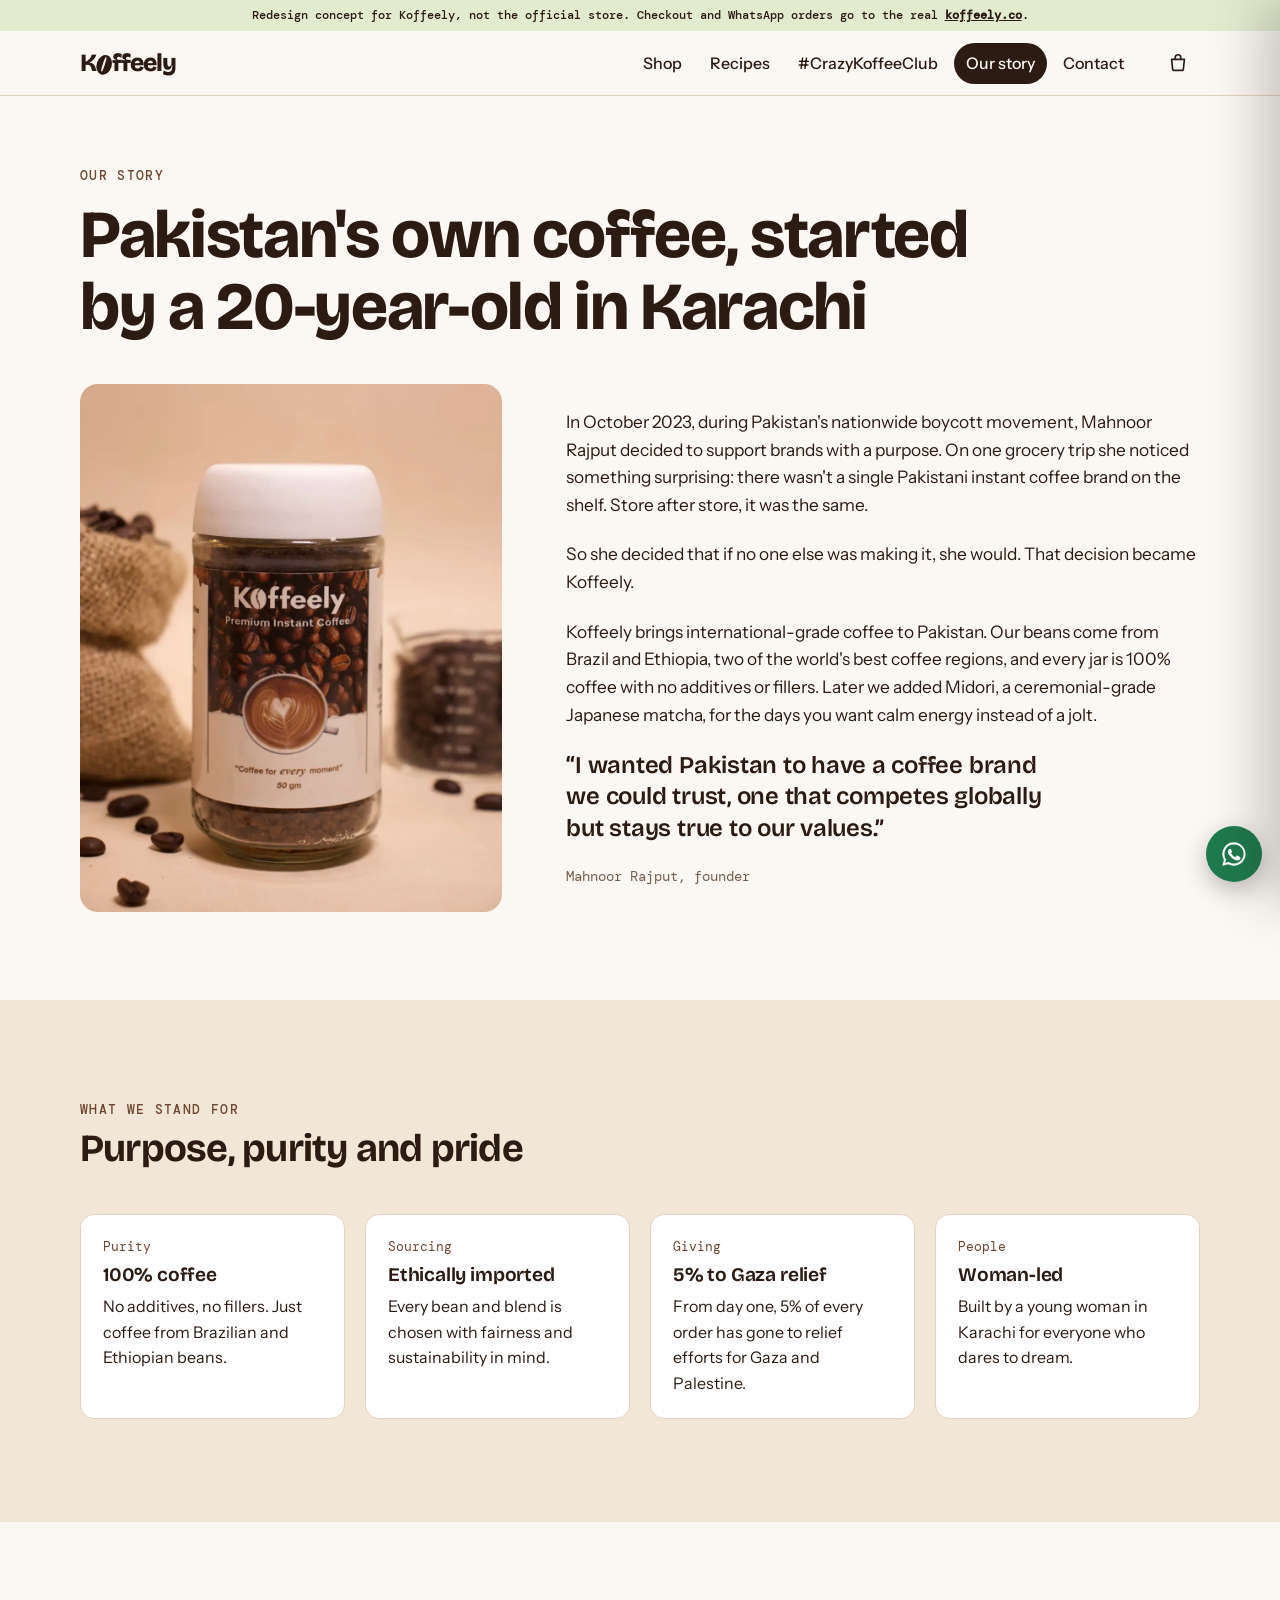
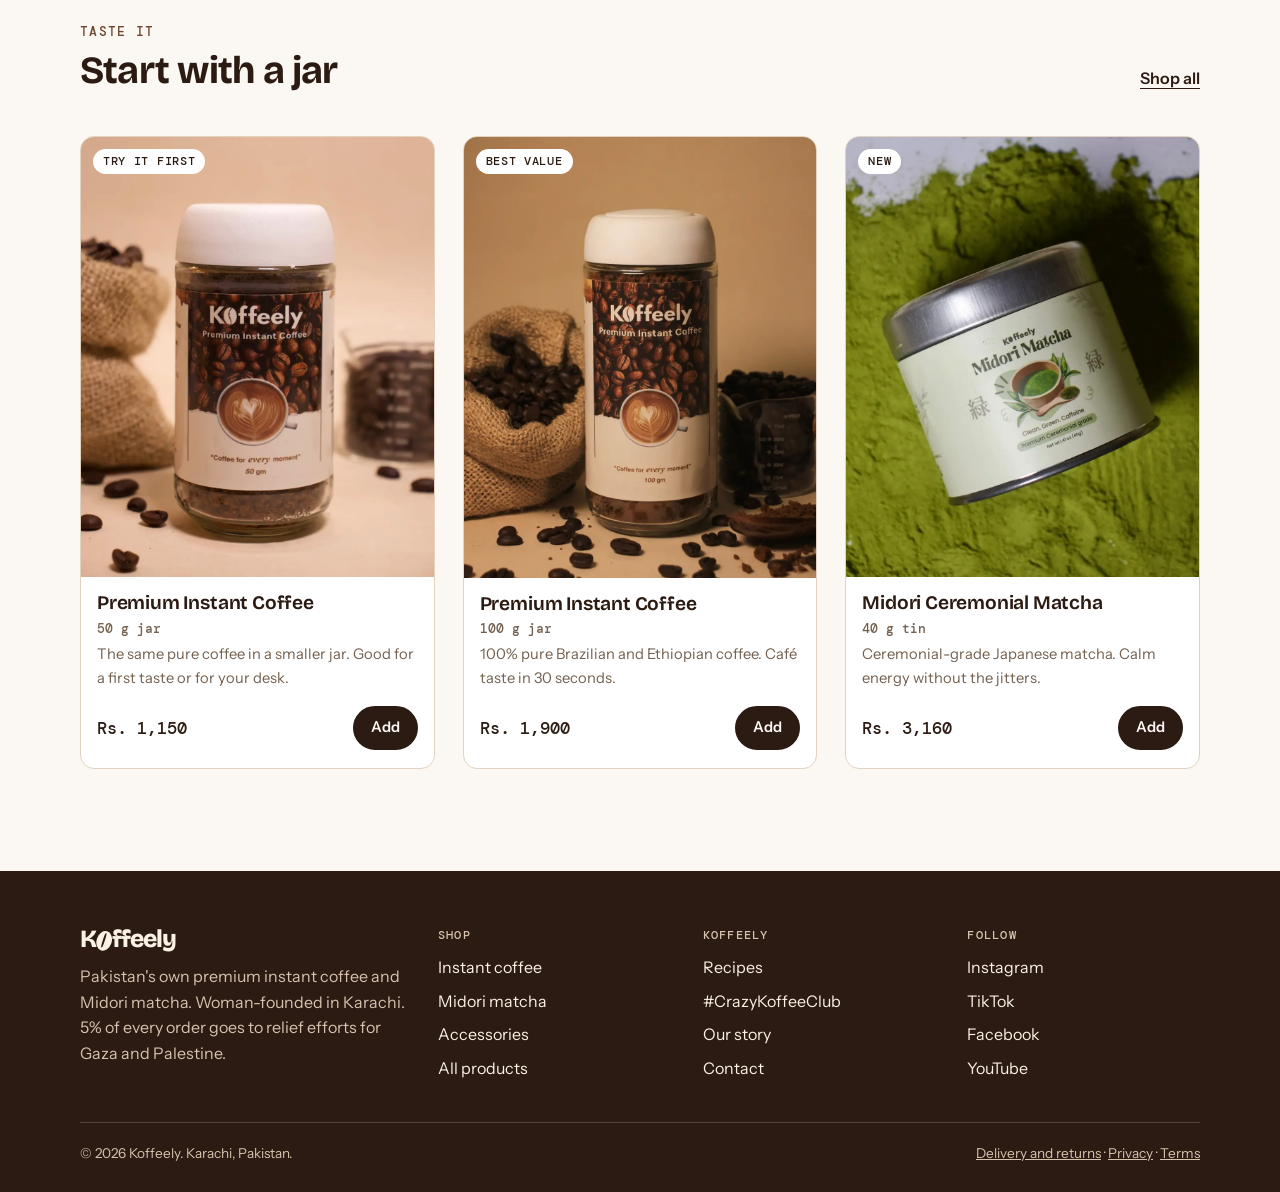
==== about.html @ 9adcfd4b "Koffeely redesign concept: 7-page static site, review page and audit Static redesign of koffeely.co " ====
<!doctype html>
<html lang="en">
<head>
<meta charset="utf-8">
<meta name="viewport" content="width=device-width, initial-scale=1, viewport-fit=cover">
<title>Our Story | Koffeely</title>
<meta name="description" content="Koffeely was founded in Karachi in 2023 by Mahnoor Rajput, at 20, to give Pakistan its own premium instant coffee brand. 5% of every order goes to Gaza relief.">
<meta name="robots" content="noindex, nofollow">
<meta name="theme-color" content="#2b1b13">
<meta property="og:type" content="website">
<meta property="og:site_name" content="Koffeely">
<meta property="og:title" content="Our Story | Koffeely">
<meta property="og:description" content="Koffeely was founded in Karachi in 2023 by Mahnoor Rajput, at 20, to give Pakistan its own premium instant coffee brand. 5% of every order goes to Gaza relief.">
<meta property="og:image" content="assets/img/instant-coffee-50g-front.webp">
<meta name="twitter:card" content="summary_large_image">
<link rel="icon" href="data:image/svg+xml,%3Csvg xmlns='http://www.w3.org/2000/svg' viewBox='0 0 32 32'%3E%3Crect width='32' height='32' rx='8' fill='%232b1b13'/%3E%3Cellipse cx='16' cy='16' rx='7' ry='10' transform='rotate(18 16 16)' fill='%23fbf1e4'/%3E%3Cpath d='M16 6.5c-3.5 5 3.5 14 0 19' stroke='%232b1b13' stroke-width='2' fill='none' transform='rotate(18 16 16)'/%3E%3C/svg%3E">
<link rel="preconnect" href="https://fonts.googleapis.com">
<link rel="preconnect" href="https://fonts.gstatic.com" crossorigin>
<link rel="stylesheet" href="https://fonts.googleapis.com/css2?family=Bricolage+Grotesque:opsz,wght@12..96,400..800&family=DM+Mono:wght@400;500&family=Instrument+Sans:wght@400..700&display=swap">
<link rel="stylesheet" href="assets/css/style.css">
</head>
<body>
<!-- header:start -->
<a class="skip" href="#main">Skip to content</a>
<p class="concept-bar">Redesign concept for Koffeely, not the official store. Checkout and WhatsApp orders go to the real <a href="https://www.koffeely.co" target="_blank" rel="noopener">koffeely.co</a>.</p>
<header class="site-header">
  <div class="wrap">
    <a class="logo" href="index.html" aria-label="Koffeely home">K<span class="bean" aria-hidden="true"></span>ffeely</a>
    <nav class="nav" id="site-nav" aria-label="Main">
      <ul>
        <li><a href="shop.html">Shop</a></li>
        <li><a href="recipes.html">Recipes</a></li>
        <li><a href="club.html">#CrazyKoffeeClub</a></li>
        <li><a href="about.html" aria-current="page">Our story</a></li>
        <li><a href="contact.html">Contact</a></li>
      </ul>
    </nav>
    <div class="header-actions">
      <button type="button" class="icon-btn" data-open-cart aria-label="Open cart">
        <svg viewBox="0 0 24 24" fill="none" stroke="currentColor" stroke-width="1.8" stroke-linecap="round" stroke-linejoin="round" aria-hidden="true"><path d="M5 8h14l-1.2 11.1a1 1 0 0 1-1 .9H7.2a1 1 0 0 1-1-.9L5 8Z"/><path d="M9 8V6a3 3 0 0 1 6 0v2"/></svg>
        <span class="cart-count" data-cart-count hidden>0</span>
      </button>
      <button type="button" class="icon-btn menu-btn" aria-controls="site-nav" aria-expanded="false" aria-label="Menu">
        <svg viewBox="0 0 24 24" fill="none" stroke="currentColor" stroke-width="1.8" stroke-linecap="round" aria-hidden="true"><path d="M4 7h16M4 12h16M4 17h16"/></svg>
      </button>
    </div>
  </div>
</header>
<!-- header:end -->

<main id="main">
  <div class="wrap page-head">
    <span class="eyebrow">Our story</span>
    <h1>Pakistan's own coffee, started by a 20-year-old in Karachi</h1>
  </div>
  <section class="wrap founder" style="padding-bottom:clamp(48px,7vw,88px)" aria-label="Founder story">
    <img src="assets/img/koffeely-jar-coffee-beans.webp" alt="A Koffeely Premium Instant Coffee jar surrounded by roasted coffee beans" width="800" height="1000">
    <div class="story">
      <p>In October 2023, during Pakistan's nationwide boycott movement, Mahnoor Rajput decided to support brands with a purpose. On one grocery trip she noticed something surprising: there wasn't a single Pakistani instant coffee brand on the shelf. Store after store, it was the same.</p>
      <p>So she decided that if no one else was making it, she would. That decision became Koffeely.</p>
      <p>Koffeely brings international-grade coffee to Pakistan. Our beans come from Brazil and Ethiopia, two of the world's best coffee regions, and every jar is 100% coffee with no additives or fillers. Later we added Midori, a ceremonial-grade Japanese matcha, for the days you want calm energy instead of a jolt.</p>
      <blockquote style="margin:0;font:600 var(--step-2)/1.3 var(--font-display)">“I wanted Pakistan to have a coffee brand we could trust, one that competes globally but stays true to our values.”</blockquote>
      <p class="mono" style="color:var(--muted);font-size:.85rem">Mahnoor Rajput, founder</p>
    </div>
  </section>
  <section class="section section--crema" aria-labelledby="values-title">
    <div class="wrap">
      <div class="section-head"><div><span class="eyebrow">What we stand for</span><h2 id="values-title">Purpose, purity and pride</h2></div></div>
      <div class="values">
        <div class="value"><span class="mono">Purity</span><h3>100% coffee</h3><p>No additives, no fillers. Just coffee from Brazilian and Ethiopian beans.</p></div>
        <div class="value"><span class="mono">Sourcing</span><h3>Ethically imported</h3><p>Every bean and blend is chosen with fairness and sustainability in mind.</p></div>
        <div class="value"><span class="mono">Giving</span><h3>5% to Gaza relief</h3><p>From day one, 5% of every order has gone to relief efforts for Gaza and Palestine.</p></div>
        <div class="value"><span class="mono">People</span><h3>Woman-led</h3><p>Built by a young woman in Karachi for everyone who dares to dream.</p></div>
      </div>
    </div>
  </section>
  <section class="section" aria-labelledby="try-title">
    <div class="wrap">
      <div class="section-head"><div><span class="eyebrow">Taste it</span><h2 id="try-title">Start with a jar</h2></div><a class="link" href="shop.html">Shop all</a></div>
      <div class="grid" data-products data-only="instant-coffee-50g,instant-coffee-100g,midori-matcha"></div>
    </div>
  </section>
</main>

<!-- footer:start -->
<footer class="site-footer">
  <div class="wrap">
    <div class="footer-grid">
      <div class="footer-brand">
        <a class="logo" href="index.html" aria-label="Koffeely home">K<span class="bean" aria-hidden="true"></span>ffeely</a>
        <p>Pakistan's own premium instant coffee and Midori matcha. Woman-founded in Karachi. 5% of every order goes to relief efforts for Gaza and Palestine.</p>
      </div>
      <div>
        <h2>Shop</h2>
        <ul>
          <li><a href="shop.html#coffee">Instant coffee</a></li>
          <li><a href="shop.html#matcha">Midori matcha</a></li>
          <li><a href="shop.html#accessories">Accessories</a></li>
          <li><a href="shop.html">All products</a></li>
        </ul>
      </div>
      <div>
        <h2>Koffeely</h2>
        <ul>
          <li><a href="recipes.html">Recipes</a></li>
          <li><a href="club.html">#CrazyKoffeeClub</a></li>
          <li><a href="about.html">Our story</a></li>
          <li><a href="contact.html">Contact</a></li>
        </ul>
      </div>
      <div>
        <h2>Follow</h2>
        <ul>
          <li><a href="https://www.instagram.com/koffeely.co/" target="_blank" rel="noopener">Instagram</a></li>
          <li><a href="https://www.tiktok.com/@koffeely" target="_blank" rel="noopener">TikTok</a></li>
          <li><a href="https://www.facebook.com/profile.php?id=61572458639599" target="_blank" rel="noopener">Facebook</a></li>
          <li><a href="https://www.youtube.com/channel/UCwJWbZ6tW1SNnRqw0AzqeEQ" target="_blank" rel="noopener">YouTube</a></li>
        </ul>
      </div>
    </div>
    <div class="footer-base">
      <span>© 2026 Koffeely. Karachi, Pakistan.</span>
      <span><a href="contact.html#faq">Delivery and returns</a> · <a href="https://www.koffeely.co/policies/privacy-policy" target="_blank" rel="noopener">Privacy</a> · <a href="https://www.koffeely.co/policies/terms-of-service" target="_blank" rel="noopener">Terms</a></span>
    </div>
  </div>
</footer>

<div class="drawer-backdrop" id="cart-backdrop" data-close-cart hidden></div>
<aside class="drawer" id="cart" role="dialog" aria-modal="true" aria-labelledby="cart-title" aria-hidden="true">
  <div class="drawer-head">
    <h2 id="cart-title">Your cart</h2>
    <button type="button" class="icon-btn" id="cart-close" data-close-cart aria-label="Close cart">
      <svg viewBox="0 0 24 24" fill="none" stroke="currentColor" stroke-width="1.8" stroke-linecap="round" aria-hidden="true"><path d="M6 6l12 12M18 6 6 18"/></svg>
    </button>
  </div>
  <div class="drawer-items" id="cart-items"></div>
  <div class="drawer-foot" id="cart-foot" hidden>
    <div class="subtotal"><span>Subtotal</span><span class="price" id="cart-subtotal">Rs. 0</span></div>
    <small>Delivery is calculated at checkout.</small>
    <a class="btn btn--block" id="cart-checkout" href="#" target="_blank" rel="noopener">Check out securely</a>
    <a class="btn btn--wa btn--block" id="cart-wa" href="#" target="_blank" rel="noopener">Order on WhatsApp instead</a>
  </div>
</aside>
<div class="toast" id="toast" role="status" aria-live="polite"></div>
<a class="wa-float" data-wa-float href="https://wa.me/923292016132" target="_blank" rel="noopener" aria-label="Chat with Koffeely on WhatsApp">
  <svg viewBox="0 0 24 24" fill="currentColor" aria-hidden="true"><path d="M12 2a10 10 0 0 0-8.6 15.1L2 22l5-1.3A10 10 0 1 0 12 2Zm0 18.2a8.2 8.2 0 0 1-4.2-1.2l-.3-.2-3 .8.8-2.9-.2-.3A8.2 8.2 0 1 1 12 20.2Zm4.5-6.1c-.2-.1-1.5-.7-1.7-.8s-.4-.1-.6.1-.7.8-.8 1-.3.2-.5.1a6.7 6.7 0 0 1-3.3-2.9c-.3-.4.3-.4.7-1.3.1-.2 0-.3 0-.4l-.8-1.8c-.2-.5-.4-.4-.6-.4h-.5a1 1 0 0 0-.7.3 3 3 0 0 0-.9 2.2 5.2 5.2 0 0 0 1.1 2.7 11.8 11.8 0 0 0 4.5 4c1.7.7 2.3.8 3.2.6a2.7 2.7 0 0 0 1.8-1.2 2.2 2.2 0 0 0 .1-1.2c0-.1-.2-.2-.5-.3Z"/></svg>
</a>
<script src="assets/js/products.js"></script>
<script src="assets/js/main.js"></script>
<!-- footer:end -->
</body>
</html>
---- assets/css/style.css ----
/* Layout concept: the jar label as a system. Espresso blocks like the label wrap,
   milk-white "lids" for surfaces, matcha green reserved for the Midori line,
   and mono spec chips (2 g · 200 ml · 30 s) borrowed from packaging copy. */
:root {
  --milk: #fbf7f2;        /* page ground */
  --crema: #f2e6d6;       /* alternate band */
  --roast: #2b1b13;       /* primary text */
  --bean: #6e4630;        /* secondary brown */
  --muted: #74604f;       /* quiet text */
  --line: #e2d3c1;
  --surface: #ffffff;     /* cards / lids */
  --block: #2b1b13;       /* espresso band */
  --on-block: #fbf1e4;
  --on-block-muted: #d7c2ad;
  --btn: #2b1b13;
  --on-btn: #fbf7f2;
  --matcha: #4f6e1e;
  --matcha-soft: #e3ebcf;
  --sale: #a2401c;
  --focus: #c26a1f;

  --font-display: "Bricolage Grotesque", "Avenir Next", "Segoe UI", system-ui, sans-serif;
  --font-body: "Instrument Sans", "Helvetica Neue", "Segoe UI", system-ui, sans-serif;
  --font-mono: "DM Mono", ui-monospace, "Cascadia Mono", Consolas, monospace;

  --step--1: 0.84rem;
  --step-0: 1rem;
  --step-1: 1.2rem;
  --step-2: 1.5rem;
  --step-3: clamp(1.75rem, 1.3rem + 2vw, 2.4rem);
  --step-4: clamp(2.3rem, 1.4rem + 4vw, 4.2rem);

  --gutter: clamp(16px, 4vw, 40px);
  --max: 1200px;
  --radius: 14px;
  --header-h: 64px;
  color-scheme: light;
}
@media (prefers-color-scheme: dark) {
  :root:not([data-theme="light"]) {
    --milk: #17100b; --crema: #21170f; --roast: #f3e7d9; --bean: #d6ad88; --muted: #b29c8a;
    --line: #3a2a1f; --surface: #22180f; --block: #2d1f15; --on-block: #fbf1e4; --on-block-muted: #cdb7a2;
    --btn: #f3e7d9; --on-btn: #17100b; --matcha: #aac76c; --matcha-soft: #26301a; --sale: #f08a5d; --focus: #f0a35a;
    color-scheme: dark;
  }
}
:root[data-theme="dark"] {
  --milk: #17100b; --crema: #21170f; --roast: #f3e7d9; --bean: #d6ad88; --muted: #b29c8a;
  --line: #3a2a1f; --surface: #22180f; --block: #2d1f15; --on-block: #fbf1e4; --on-block-muted: #cdb7a2;
  --btn: #f3e7d9; --on-btn: #17100b; --matcha: #aac76c; --matcha-soft: #26301a; --sale: #f08a5d; --focus: #f0a35a;
  color-scheme: dark;
}

*, *::before, *::after { box-sizing: border-box; }
html { -webkit-text-size-adjust: 100%; scroll-behavior: smooth; }
body {
  margin: 0; background: var(--milk); color: var(--roast);
  font: 400 var(--step-0)/1.6 var(--font-body);
  padding-bottom: env(safe-area-inset-bottom, 0px);
  overflow-x: hidden;
}
img { max-width: 100%; height: auto; display: block; }
a { color: inherit; }
button { font: inherit; color: inherit; cursor: pointer; }
:focus-visible { outline: 3px solid var(--focus); outline-offset: 2px; border-radius: 4px; }
[hidden] { display: none !important; }
.sr-only { position: absolute; width: 1px; height: 1px; overflow: hidden; clip: rect(0 0 0 0); white-space: nowrap; }
.skip { position: absolute; left: 8px; top: -60px; z-index: 100; background: var(--btn); color: var(--on-btn); padding: 8px 14px; border-radius: 8px; }
.skip:focus { top: 8px; }

h1, h2, h3 { font-family: var(--font-display); line-height: 1.08; letter-spacing: -0.02em; text-wrap: balance; margin: 0; }
h1 { font-size: var(--step-4); font-weight: 750; }
h2 { font-size: var(--step-3); font-weight: 700; }
h3 { font-size: var(--step-1); font-weight: 650; letter-spacing: -0.01em; }
p { margin: 0; max-width: 65ch; }
.eyebrow { font: 500 var(--step--1)/1.2 var(--font-mono); text-transform: uppercase; letter-spacing: 0.1em; color: var(--bean); }
.lede { font-size: var(--step-1); color: var(--muted); }
.mono { font-family: var(--font-mono); }

.wrap { width: 100%; max-width: var(--max); margin-inline: auto; padding-inline: var(--gutter); }
.section { padding-block: clamp(56px, 8vw, 104px); }
.section--crema { background: var(--crema); }
.section-head { display: flex; flex-wrap: wrap; align-items: end; justify-content: space-between; gap: 16px 32px; margin-bottom: clamp(28px, 4vw, 44px); }
.section-head > div { display: grid; gap: 10px; min-width: 0; }

/* Concept bar */
.concept-bar { max-width: none; margin: 0; background: var(--matcha-soft); color: var(--roast); font: 500 0.78rem/1.4 var(--font-mono); text-align: center; padding: 7px var(--gutter); }
.concept-bar a { font-weight: 600; }

/* Header */
.site-header { position: sticky; top: env(safe-area-inset-top, 0px); z-index: 40; background: color-mix(in srgb, var(--milk) 92%, transparent); backdrop-filter: blur(10px); border-bottom: 1px solid var(--line); }
.site-header .wrap { display: flex; align-items: center; gap: 20px; min-height: var(--header-h); }
.logo { font: 800 1.55rem/1 var(--font-display); letter-spacing: -0.04em; text-decoration: none; display: inline-flex; align-items: center; }
.logo .bean { display: inline-block; width: 0.62em; height: 0.8em; margin-inline: 0.02em; border-radius: 50%; background: var(--roast); position: relative; transform: rotate(18deg) translateY(0.04em); }
.logo .bean::after { content: ""; position: absolute; inset: 12% 46% 12% 42%; border-radius: 40%; background: var(--milk); }
.nav { margin-left: auto; }
.nav ul { list-style: none; display: flex; gap: 4px; margin: 0; padding: 0; }
.nav a { display: block; padding: 8px 12px; border-radius: 999px; text-decoration: none; font-weight: 500; }
.nav a:hover { background: var(--crema); }
.nav a[aria-current="page"] { background: var(--roast); color: var(--milk); }
.header-actions { display: flex; align-items: center; gap: 6px; }
.icon-btn { display: inline-grid; place-items: center; width: 44px; height: 44px; border-radius: 999px; border: 0; background: transparent; position: relative; }
.icon-btn:hover { background: var(--crema); }
.icon-btn svg { width: 22px; height: 22px; }
.cart-count { position: absolute; top: 4px; right: 2px; min-width: 18px; height: 18px; padding: 0 5px; border-radius: 999px; background: var(--sale); color: #fff; font: 600 0.7rem/18px var(--font-mono); text-align: center; }
.menu-btn { display: none; }
@media (max-width: 860px) {
  .menu-btn { display: inline-grid; }
  .nav { position: fixed; inset: calc(var(--header-h) + env(safe-area-inset-top, 0px)) 0 auto 0; background: var(--milk); border-bottom: 1px solid var(--line); padding: 12px var(--gutter) 20px; display: none; }
  .nav.open { display: block; }
  .nav ul { flex-direction: column; }
  .nav a { padding: 12px 14px; font-size: 1.1rem; }
  .header-actions { margin-left: auto; }
}

/* Buttons */
.btn { display: inline-flex; align-items: center; justify-content: center; gap: 8px; min-height: 48px; padding: 12px 22px; border-radius: 999px; border: 2px solid var(--btn); background: var(--btn); color: var(--on-btn); font-weight: 600; text-decoration: none; transition: transform .15s ease, background .15s ease; }
.btn:hover { transform: translateY(-1px); }
.btn--ghost { background: transparent; color: var(--roast); }
.btn--light { background: var(--on-block); border-color: var(--on-block); color: #2b1b13; }
.btn--outline-light { background: transparent; border-color: var(--on-block); color: var(--on-block); }
.btn--wa { background: #1f7a4d; border-color: #1f7a4d; color: #fff; }
.btn--block { width: 100%; }
.btn[disabled] { opacity: .55; cursor: not-allowed; transform: none; }
.link { font-weight: 600; text-underline-offset: 4px; }

/* Hero */
.hero { background: var(--block); color: var(--on-block); overflow: hidden; }
.hero .wrap { display: grid; grid-template-columns: 1.1fr 0.9fr; gap: clamp(28px, 5vw, 64px); align-items: center; padding-block: clamp(44px, 7vw, 88px); }
.hero-copy { display: grid; gap: 22px; min-width: 0; }
.hero .eyebrow { color: var(--on-block-muted); }
.hero h1 em { font-style: normal; color: #e9c48f; }
.hero p { color: var(--on-block-muted); font-size: var(--step-1); }
.hero-ctas { display: flex; flex-wrap: wrap; gap: 12px; }
.spec { display: inline-flex; flex-wrap: wrap; gap: 0; border: 1px solid color-mix(in srgb, var(--on-block) 30%, transparent); border-radius: 10px; overflow: hidden; width: fit-content; max-width: 100%; }
.spec span { font: 500 0.82rem/1 var(--font-mono); padding: 10px 14px; border-right: 1px solid color-mix(in srgb, var(--on-block) 30%, transparent); }
.spec span:last-child { border-right: 0; }
.spec b { display: block; font-weight: 500; font-size: 0.68rem; opacity: .7; margin-bottom: 4px; text-transform: uppercase; letter-spacing: .08em; }
.hero-media { position: relative; min-width: 0; }
.hero-media img { border-radius: 200px 200px 18px 18px; aspect-ratio: 4/5; object-fit: cover; width: 100%; }
.hero-tag { position: absolute; left: -14px; bottom: 28px; background: var(--on-block); color: #2b1b13; border-radius: 12px; padding: 12px 16px; font-weight: 600; box-shadow: 0 10px 30px rgb(0 0 0 / .25); display: grid; gap: 2px; }
.hero-tag small { font: 500 .72rem var(--font-mono); color: #74604f; }
@media (max-width: 760px) {
  .hero .wrap { grid-template-columns: 1fr; }
  .hero-media { max-width: 420px; }
  .hero-tag { left: 10px; }
}

/* Trust strip */
.trust { border-bottom: 1px solid var(--line); background: var(--surface); }
.trust ul { list-style: none; margin: 0; padding: 18px 0; display: grid; grid-template-columns: repeat(4, minmax(0, 1fr)); gap: 16px 24px; }
.trust li { display: flex; align-items: center; gap: 12px; font-weight: 600; font-size: 0.95rem; line-height: 1.3; }
.trust svg { flex: none; width: 28px; height: 28px; color: var(--bean); }
@media (max-width: 860px) { .trust ul { grid-template-columns: repeat(2, minmax(0, 1fr)); } }

/* Product grid */
.grid { display: grid; grid-template-columns: repeat(auto-fill, minmax(min(100%, 300px), 1fr)); gap: clamp(16px, 2.4vw, 28px); }
.card { display: grid; grid-template-rows: auto 1fr; background: var(--surface); border-radius: var(--radius); overflow: hidden; border: 1px solid var(--line); }
.card-media { position: relative; display: block; aspect-ratio: 4/5; background: var(--crema); overflow: hidden; }
.card-media img { width: 100%; height: 100%; object-fit: cover; transition: transform .5s ease; }
.card:hover .card-media img { transform: scale(1.04); }
.badge { position: absolute; top: 12px; left: 12px; background: var(--surface); color: var(--roast); font: 500 .72rem/1 var(--font-mono); text-transform: uppercase; letter-spacing: .06em; padding: 7px 10px; border-radius: 999px; }
.badge--sale { background: var(--sale); color: #fff; }
.badge--out { background: var(--roast); color: var(--milk); }
.card-body { display: grid; grid-template-rows: auto auto 1fr auto; gap: 6px; padding: 16px 16px 18px; }
.card-body h3 a { text-decoration: none; }
.card-body h3 a::after { content: ""; }
.card-size { font: 500 .8rem var(--font-mono); color: var(--muted); }
.card-tag { font-size: .92rem; color: var(--muted); }
.card-foot { display: flex; align-items: center; justify-content: space-between; gap: 10px; margin-top: 10px; }
.price { font: 500 1.05rem var(--font-mono); font-variant-numeric: tabular-nums; }
.price s { display: block; color: var(--muted); font-weight: 400; font-size: .8em; }
.add-btn { min-height: 42px; padding: 8px 16px; font-size: .92rem; }
.card--matcha .card-media { background: var(--matcha-soft); }
@media (max-width: 600px) {
  .grid { grid-template-columns: repeat(2, minmax(0, 1fr)); gap: 12px; }
  .card-body { padding: 12px 12px 14px; }
  .card-body h3 { font-size: 1rem; }
  .card-tag { display: none; }
  .card-foot { flex-wrap: wrap; }
  .add-btn { min-height: 40px; padding: 6px 14px; }
  .badge { top: 8px; left: 8px; }
}

/* Two lines split */
.lines { display: grid; grid-template-columns: 1fr 1fr; gap: clamp(16px, 2.4vw, 28px); }
.line-card { position: relative; display: grid; align-content: end; min-height: 440px; border-radius: 22px; overflow: hidden; text-decoration: none; color: #fbf1e4; isolation: isolate; }
.line-card img { position: absolute; inset: 0; width: 100%; height: 100%; object-fit: cover; z-index: -2; transition: transform .6s ease; }
.line-card::before { content: ""; position: absolute; inset: 0; z-index: -1; background: linear-gradient(to top, rgb(30 18 11 / .88), rgb(30 18 11 / .1) 60%); }
.line-card--matcha::before { background: linear-gradient(to top, rgb(28 40 12 / .9), rgb(28 40 12 / .08) 60%); }
.line-card:hover img { transform: scale(1.04); }
.line-card div { padding: clamp(22px, 3vw, 34px); display: grid; gap: 8px; }
.line-card .eyebrow { color: #e9c48f; }
.line-card--matcha .eyebrow { color: #cfe39a; }
.line-card h3 { font-size: var(--step-3); }
.line-card p { color: #eadccc; }
@media (max-width: 760px) { .lines { grid-template-columns: 1fr; } .line-card { min-height: 360px; } }

/* Recipes */
.recipe-grid { display: grid; grid-template-columns: repeat(auto-fill, minmax(min(100%, 300px), 1fr)); gap: clamp(16px, 2.4vw, 28px); }
.recipe { display: grid; grid-template-rows: auto 1fr; background: var(--surface); border: 1px solid var(--line); border-radius: var(--radius); overflow: hidden; }
.recipe-media { aspect-ratio: 16/11; overflow: hidden; background: var(--crema); }
.recipe-media img { width: 100%; height: 100%; object-fit: cover; }
.recipe-body { display: grid; align-content: start; gap: 12px; padding: 18px; }
.recipe-meta { display: flex; gap: 8px; flex-wrap: wrap; }
.chip { font: 500 .74rem/1 var(--font-mono); text-transform: uppercase; letter-spacing: .06em; padding: 7px 10px; border-radius: 999px; background: var(--crema); color: var(--bean); }
.chip--matcha { background: var(--matcha-soft); color: var(--matcha); }
.recipe ul, .recipe ol { margin: 0; padding-left: 1.2em; display: grid; gap: 4px; font-size: .95rem; }
.recipe h4 { margin: 4px 0 0; font: 500 .74rem var(--font-mono); text-transform: uppercase; letter-spacing: .08em; color: var(--muted); }
.recipe details summary { cursor: pointer; font-weight: 600; padding: 6px 0; }
.recipe details[open] summary { margin-bottom: 8px; }

/* Filters */
.filters { display: flex; flex-wrap: wrap; gap: 8px; margin-bottom: 28px; }
.filter { border: 1.5px solid var(--line); background: var(--surface); border-radius: 999px; padding: 9px 16px; font-weight: 600; min-height: 42px; }
.filter[aria-pressed="true"] { background: var(--roast); color: var(--milk); border-color: var(--roast); }

/* Founder */
.founder { display: grid; grid-template-columns: 0.8fr 1.2fr; gap: clamp(28px, 5vw, 72px); align-items: center; }
.founder img { border-radius: 18px; aspect-ratio: 4/5; object-fit: cover; width: 100%; }
.founder-copy { display: grid; gap: 18px; min-width: 0; }
.founder blockquote { margin: 0; font: 600 var(--step-2)/1.3 var(--font-display); letter-spacing: -0.01em; max-width: 30ch; }
.founder cite { font-style: normal; font: 500 .85rem var(--font-mono); color: var(--muted); }
.give { display: flex; gap: 14px; align-items: center; padding: 16px 18px; border-radius: 12px; background: var(--surface); border: 1px solid var(--line); max-width: 52ch; }
.give strong { font: 700 1.6rem/1 var(--font-display); color: var(--sale); flex: none; }
@media (max-width: 760px) { .founder { grid-template-columns: 1fr; } .founder img { max-width: 380px; } }

/* Bundles */
.bundles { display: grid; grid-template-columns: repeat(auto-fill, minmax(min(100%, 320px), 1fr)); gap: clamp(16px, 2.4vw, 28px); }
.bundle { display: grid; grid-template-columns: 120px 1fr; gap: 16px; align-items: center; background: var(--surface); border: 1px solid var(--line); border-radius: var(--radius); padding: 14px; }
.bundle img { width: 120px; height: 150px; object-fit: cover; border-radius: 10px; }
.bundle-body { display: grid; gap: 6px; min-width: 0; }
.bundle-body p { font-size: .92rem; color: var(--muted); }
.bundle-foot { display: flex; align-items: center; justify-content: space-between; gap: 10px; flex-wrap: wrap; margin-top: 4px; }

/* Reviews */
.reviews { display: grid; grid-template-columns: repeat(auto-fill, minmax(min(100%, 280px), 1fr)); gap: 20px; }
.review { background: var(--surface); border: 1px dashed var(--line); border-radius: var(--radius); padding: 20px; display: grid; gap: 12px; align-content: start; }
.review .stars { color: #c98a1e; letter-spacing: 2px; }
.review footer { display: flex; justify-content: space-between; align-items: center; gap: 10px; font-size: .88rem; color: var(--muted); }
.example-tag { font: 500 .68rem/1 var(--font-mono); text-transform: uppercase; letter-spacing: .08em; padding: 5px 8px; border-radius: 6px; border: 1px solid var(--line); }
.note { font: 500 .82rem/1.5 var(--font-mono); color: var(--muted); margin-top: 18px; }

/* Club strip */
.club { background: var(--block); color: var(--on-block); border-radius: 26px; padding: clamp(28px, 5vw, 56px); display: grid; grid-template-columns: 1.1fr 0.9fr; gap: clamp(24px, 4vw, 48px); align-items: center; }
.club h2 { color: var(--on-block); }
.club p { color: var(--on-block-muted); }
.club-copy { display: grid; gap: 16px; min-width: 0; }
.club-photos { display: grid; grid-template-columns: repeat(3, 1fr); gap: 10px; }
.club-photos img { aspect-ratio: 1; object-fit: cover; border-radius: 12px; width: 100%; }
@media (max-width: 760px) { .club { grid-template-columns: 1fr; } }

/* Forms */
.field { display: grid; gap: 6px; }
.field label { font-weight: 600; font-size: .92rem; }
.field input, .field textarea, .field select { width: 100%; min-height: 48px; padding: 12px 14px; border-radius: 10px; border: 1.5px solid var(--line); background: var(--surface); color: var(--roast); font: inherit; }
.field textarea { min-height: 130px; resize: vertical; }
.inline-form { display: flex; gap: 10px; flex-wrap: wrap; }
.inline-form input { flex: 1 1 220px; min-height: 48px; padding: 12px 16px; border-radius: 999px; border: 0; font: inherit; background: var(--on-block); color: #2b1b13; }
.form-msg { font-size: .92rem; padding: 12px 14px; border-radius: 10px; background: var(--matcha-soft); color: var(--roast); }
.club .form-msg { color: #2b1b13; background: #e3ebcf; }

/* Product page */
.crumbs { font: 500 .8rem var(--font-mono); color: var(--muted); padding-top: 22px; }
.crumbs a { text-decoration: none; }
.pdp { display: grid; grid-template-columns: 1.05fr 0.95fr; gap: clamp(24px, 5vw, 64px); padding-block: 22px clamp(48px, 7vw, 88px); align-items: start; }
.gallery { display: grid; gap: 12px; min-width: 0; position: sticky; top: calc(var(--header-h) + 16px + env(safe-area-inset-top, 0px)); }
.gallery-main { border-radius: 18px; overflow: hidden; background: var(--crema); aspect-ratio: 4/5; }
.gallery-main img { width: 100%; height: 100%; object-fit: cover; }
.thumbs { display: flex; gap: 10px; overflow-x: auto; padding-bottom: 4px; }
.thumbs button { flex: none; width: 72px; height: 90px; padding: 0; border-radius: 10px; overflow: hidden; border: 2px solid transparent; background: var(--crema); }
.thumbs button[aria-current="true"] { border-color: var(--roast); }
.thumbs img { width: 100%; height: 100%; object-fit: cover; }
.pdp-info { display: grid; gap: 20px; min-width: 0; }
.pdp-info h1 { font-size: var(--step-3); }
.pdp-price { font: 500 1.5rem var(--font-mono); }
.pdp-price s { color: var(--muted); font-size: .7em; font-weight: 400; margin-left: 8px; }
.stock { font: 500 .85rem var(--font-mono); color: var(--matcha); }
.stock--out { color: var(--sale); }
.qty { display: inline-flex; align-items: center; border: 1.5px solid var(--line); border-radius: 999px; background: var(--surface); }
.qty button { width: 44px; height: 46px; border: 0; background: transparent; font-size: 1.2rem; }
.qty output { min-width: 32px; text-align: center; font: 500 1rem var(--font-mono); }
.buy-row { display: flex; gap: 12px; flex-wrap: wrap; }
.buy-row .btn { flex: 1 1 200px; }
.points { list-style: none; padding: 0; margin: 0; display: grid; gap: 10px; }
.points li { display: flex; gap: 10px; }
.points li::before { content: ""; flex: none; width: 8px; height: 10px; margin-top: 8px; border-radius: 50%; background: var(--bean); transform: rotate(18deg); }
.faq { border-top: 1px solid var(--line); }
.faq details { border-bottom: 1px solid var(--line); }
.faq summary { cursor: pointer; padding: 16px 0; font-weight: 600; list-style: none; display: flex; justify-content: space-between; gap: 16px; }
.faq summary::-webkit-details-marker { display: none; }
.faq summary::after { content: "+"; font: 400 1.4rem/1 var(--font-mono); }
.faq details[open] summary::after { content: "–"; }
.faq details > div { padding-bottom: 16px; color: var(--muted); display: grid; gap: 8px; }
@media (max-width: 860px) { .pdp { grid-template-columns: 1fr; } .gallery { position: static; } }

/* Page header (inner pages) */
.page-head { padding-block: clamp(40px, 6vw, 72px) clamp(24px, 4vw, 40px); display: grid; gap: 14px; }

/* About */
.story { display: grid; gap: 22px; max-width: 70ch; font-size: 1.08rem; }
.values { display: grid; grid-template-columns: repeat(auto-fill, minmax(min(100%, 240px), 1fr)); gap: 20px; }
.value { padding: 22px; border-radius: var(--radius); background: var(--surface); border: 1px solid var(--line); display: grid; gap: 8px; align-content: start; }
.value .mono { color: var(--bean); font-size: .8rem; }

/* Contact */
.contact { display: grid; grid-template-columns: 0.9fr 1.1fr; gap: clamp(24px, 5vw, 64px); align-items: start; }
.contact-cards { display: grid; gap: 14px; }
.contact-card { padding: 18px 20px; border-radius: var(--radius); background: var(--surface); border: 1px solid var(--line); display: grid; gap: 4px; }
.contact-card .mono { font-size: .78rem; color: var(--muted); text-transform: uppercase; letter-spacing: .08em; }
.contact-card strong { font-size: 1.1rem; user-select: all; }
.contact-form { display: grid; gap: 16px; background: var(--surface); border: 1px solid var(--line); border-radius: 18px; padding: clamp(20px, 3vw, 32px); }
.confirm-tag { display: inline-block; font: 500 .68rem/1 var(--font-mono); text-transform: uppercase; letter-spacing: .06em; padding: 4px 7px; border-radius: 6px; background: var(--matcha-soft); color: var(--matcha); margin-left: 6px; vertical-align: middle; }
@media (max-width: 760px) { .contact { grid-template-columns: 1fr; } }

/* Cart drawer */
.drawer-backdrop { position: fixed; inset: 0; background: rgb(20 12 7 / .5); z-index: 60; opacity: 0; transition: opacity .2s ease; }
.drawer-backdrop.show { opacity: 1; }
.drawer { position: fixed; top: 0; right: 0; bottom: 0; width: min(420px, 100%); z-index: 70; background: var(--milk); display: grid; grid-template-rows: auto 1fr auto; transform: translateX(100%); transition: transform .25s ease; padding-top: env(safe-area-inset-top, 0px); box-shadow: -20px 0 50px rgb(0 0 0 / .2); }
.drawer.open { transform: none; }
.drawer-head { display: flex; align-items: center; justify-content: space-between; padding: 16px 20px; border-bottom: 1px solid var(--line); }
.drawer-head h2 { font-size: var(--step-2); }
.drawer-items { overflow-y: auto; padding: 8px 20px; display: grid; align-content: start; }
.line-item { display: grid; grid-template-columns: 64px 1fr auto; gap: 12px; padding: 14px 0; border-bottom: 1px solid var(--line); align-items: center; }
.line-item img { width: 64px; height: 80px; object-fit: cover; border-radius: 8px; }
.line-item h3 { font-size: 1rem; }
.line-item .card-size { display: block; }
.line-item .qty { margin-top: 6px; }
.line-item .qty button { width: 34px; height: 34px; }
.remove { border: 0; background: none; color: var(--muted); text-decoration: underline; font-size: .82rem; padding: 4px; }
.drawer-foot { padding: 16px 20px calc(16px + env(safe-area-inset-bottom, 0px)); border-top: 1px solid var(--line); display: grid; gap: 10px; background: var(--surface); }
.subtotal { display: flex; justify-content: space-between; font-weight: 600; }
.drawer-foot small { color: var(--muted); }
.empty { padding: 40px 0; text-align: center; color: var(--muted); display: grid; gap: 14px; justify-items: center; }

/* Toast & floating WhatsApp */
.toast { position: fixed; left: 50%; bottom: calc(24px + env(safe-area-inset-bottom, 0px)); transform: translate(-50%, 20px); background: var(--btn); color: var(--on-btn); padding: 12px 18px; border-radius: 999px; font-weight: 600; z-index: 80; opacity: 0; transition: .2s ease; pointer-events: none; }
.toast.show { opacity: 1; transform: translate(-50%, 0); }
.wa-float { position: fixed; right: 18px; bottom: calc(18px + env(safe-area-inset-bottom, 0px)); z-index: 50; width: 56px; height: 56px; border-radius: 50%; background: #1f7a4d; color: #fff; display: grid; place-items: center; box-shadow: 0 8px 24px rgb(0 0 0 / .25); }
.wa-float svg { width: 28px; height: 28px; }

/* Footer */
.site-footer { background: var(--block); color: var(--on-block); padding-block: 56px 28px; margin-top: 0; }
.footer-grid { display: grid; grid-template-columns: 1.4fr repeat(3, 1fr); gap: 32px; }
.footer-grid h2 { font: 500 .78rem var(--font-mono); text-transform: uppercase; letter-spacing: .1em; color: var(--on-block-muted); margin-bottom: 12px; }
.footer-grid ul { list-style: none; margin: 0; padding: 0; display: grid; gap: 8px; }
.footer-grid a { text-decoration: none; color: var(--on-block); }
.footer-grid a:hover { text-decoration: underline; }
.footer-brand { display: grid; gap: 12px; align-content: start; }
.footer-brand p { color: var(--on-block-muted); }
.site-footer .logo .bean { background: var(--on-block); }
.site-footer .logo .bean::after { background: var(--block); }
.footer-base { margin-top: 40px; padding-top: 20px; border-top: 1px solid color-mix(in srgb, var(--on-block) 20%, transparent); display: flex; justify-content: space-between; flex-wrap: wrap; gap: 12px; font-size: .85rem; color: var(--on-block-muted); }
@media (max-width: 760px) { .footer-grid { grid-template-columns: 1fr 1fr; } .footer-brand { grid-column: 1 / -1; } }

@media (prefers-reduced-motion: reduce) {
  *, *::before, *::after { transition: none !important; animation: none !important; scroll-behavior: auto !important; }
}
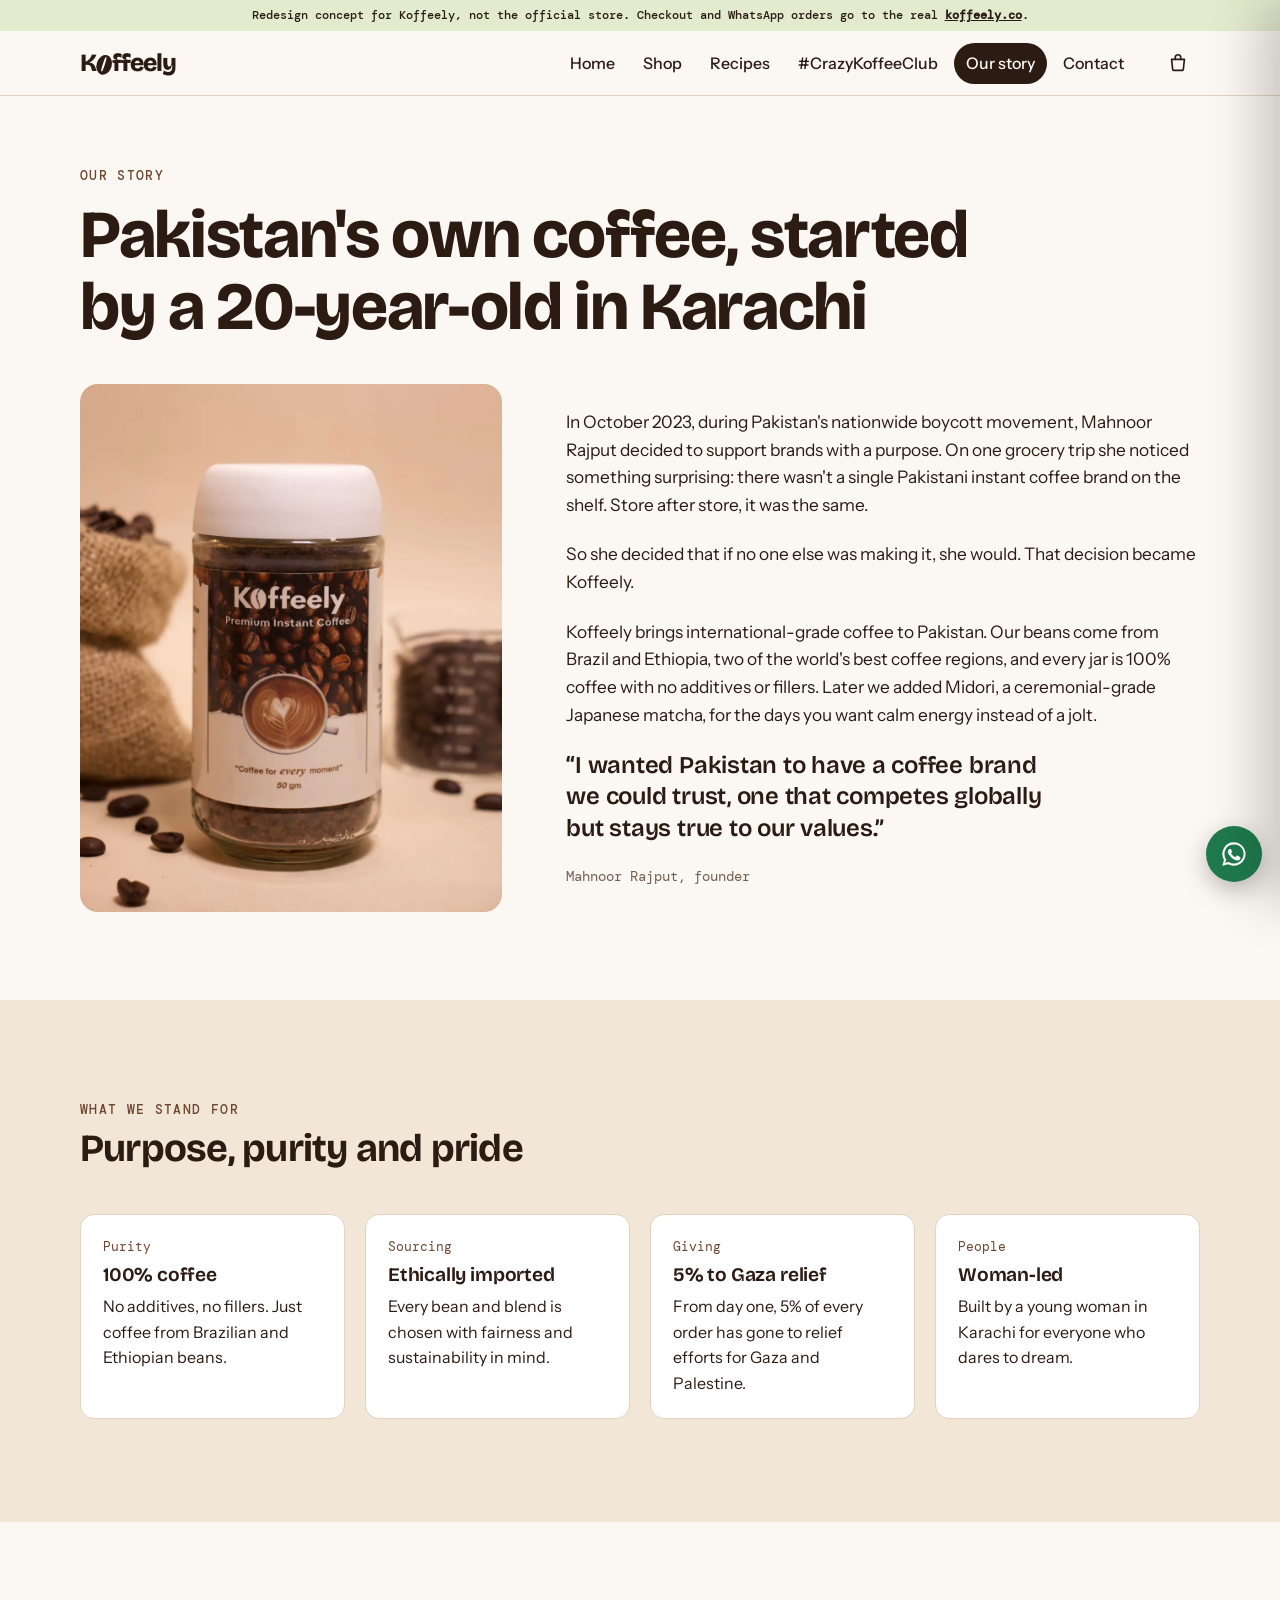
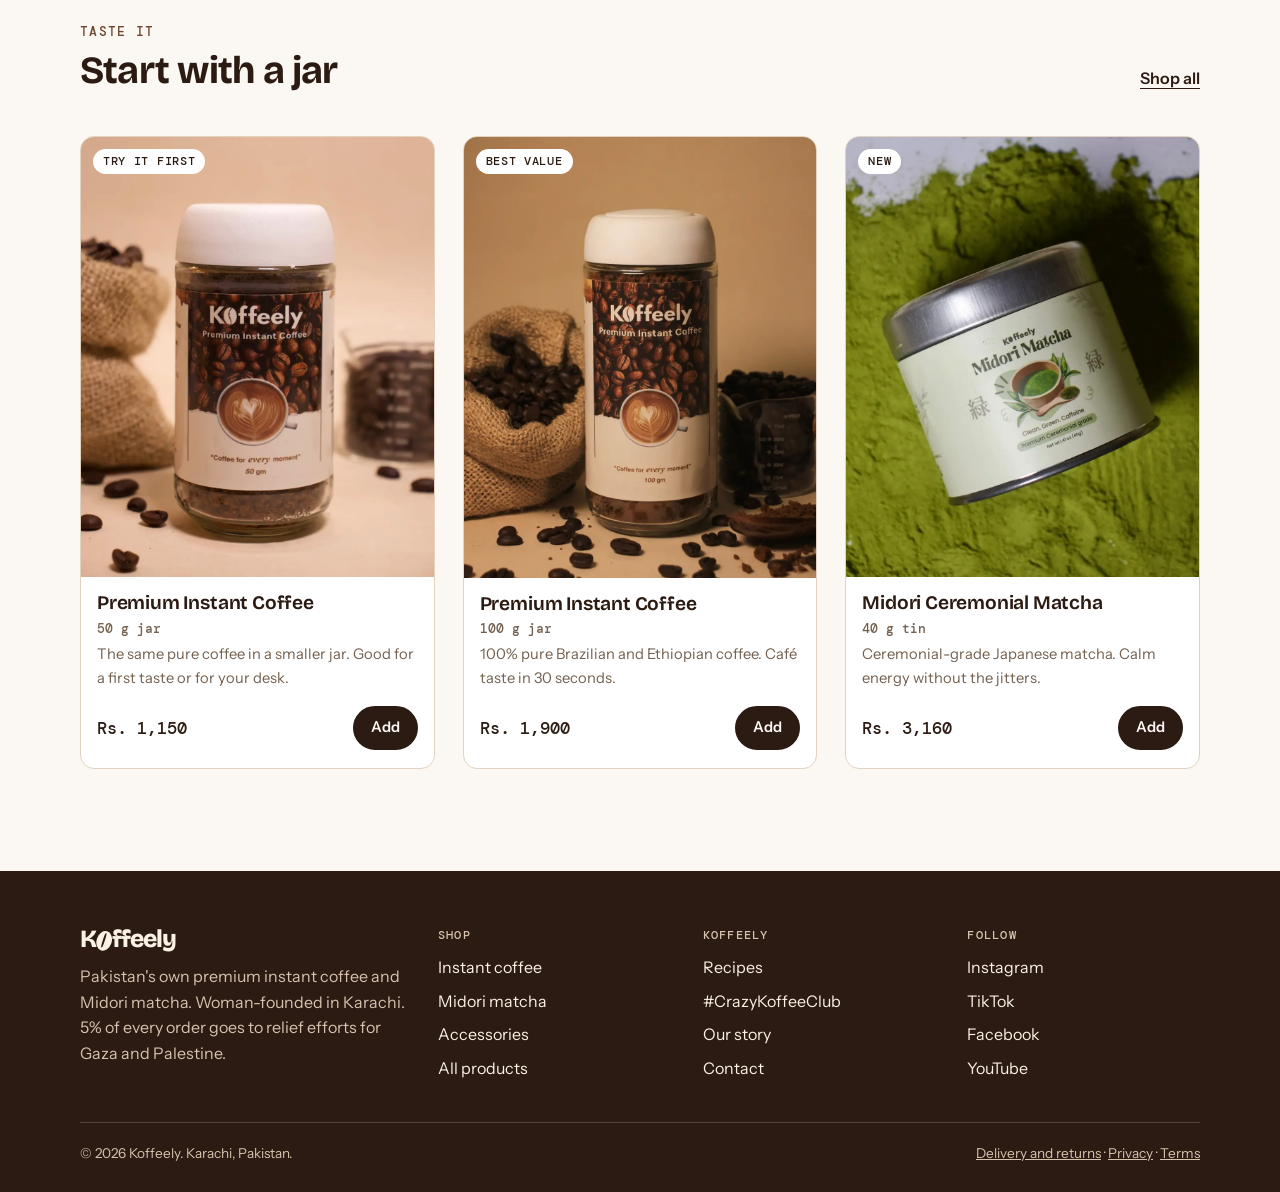
==== commit b2d5aebf: "Scroll-driven video hero, scroll animations and Home nav link The homepage hero now plays Koffeely's" ====
--- a/about.html
+++ b/about.html
@@ -28,6 +28,7 @@
     <a class="logo" href="index.html" aria-label="Koffeely home">K<span class="bean" aria-hidden="true"></span>ffeely</a>
     <nav class="nav" id="site-nav" aria-label="Main">
       <ul>
+        <li><a href="index.html">Home</a></li>
         <li><a href="shop.html">Shop</a></li>
         <li><a href="recipes.html">Recipes</a></li>
         <li><a href="club.html">#CrazyKoffeeClub</a></li>
--- a/assets/css/style.css
+++ b/assets/css/style.css
@@ -185,10 +185,9 @@
 /* Two lines split */
 .lines { display: grid; grid-template-columns: 1fr 1fr; gap: clamp(16px, 2.4vw, 28px); }
 .line-card { position: relative; display: grid; align-content: end; min-height: 440px; border-radius: 22px; overflow: hidden; text-decoration: none; color: #fbf1e4; isolation: isolate; }
-.line-card img { position: absolute; inset: 0; width: 100%; height: 100%; object-fit: cover; z-index: -2; transition: transform .6s ease; }
+.line-card img { position: absolute; inset: 0; width: 100%; height: 100%; object-fit: cover; z-index: -2; }
 .line-card::before { content: ""; position: absolute; inset: 0; z-index: -1; background: linear-gradient(to top, rgb(30 18 11 / .88), rgb(30 18 11 / .1) 60%); }
 .line-card--matcha::before { background: linear-gradient(to top, rgb(28 40 12 / .9), rgb(28 40 12 / .08) 60%); }
-.line-card:hover img { transform: scale(1.04); }
 .line-card div { padding: clamp(22px, 3vw, 34px); display: grid; gap: 8px; }
 .line-card .eyebrow { color: #e9c48f; }
 .line-card--matcha .eyebrow { color: #cfe39a; }
@@ -353,6 +352,68 @@
 .footer-base { margin-top: 40px; padding-top: 20px; border-top: 1px solid color-mix(in srgb, var(--on-block) 20%, transparent); display: flex; justify-content: space-between; flex-wrap: wrap; gap: 12px; font-size: .85rem; color: var(--on-block-muted); }
 @media (max-width: 760px) { .footer-grid { grid-template-columns: 1fr 1fr; } .footer-brand { grid-column: 1 / -1; } }
 
+
+/* ---------- Scroll hero ----------
+   Static by default (no JS, reduced motion, Save-Data): poster behind stacked beats.
+   scroll-hero.js adds .scrolly--on for the sticky, scrubbed version. */
+.scrolly { position: relative; background: #1b110b; color: #fbf1e4; }
+.scrolly-stage { position: relative; overflow: hidden; isolation: isolate; }
+.scrolly-poster, .scrolly-canvas { position: absolute; inset: 0; width: 100%; height: 100%; object-fit: cover; z-index: -2; }
+.scrolly-canvas { opacity: 0; transition: opacity .4s ease; }
+.scrolly-canvas.is-live { opacity: 1; }
+.scrolly-scrim { position: absolute; inset: 0; z-index: -1; background: linear-gradient(90deg, rgb(27 17 11 / .86) 0%, rgb(27 17 11 / .55) 45%, rgb(27 17 11 / .05) 75%); }
+.scrolly-beats { display: grid; gap: 40px; padding-block: clamp(48px, 8vw, 96px); }
+.beat { display: grid; gap: 16px; max-width: 34rem; min-width: 0; }
+.beat .eyebrow { color: #e9c48f; }
+.beat h1, .beat .beat-title { font: 750 clamp(2.3rem, 1.4rem + 4vw, 4.4rem)/1.04 var(--font-display); letter-spacing: -0.025em; text-wrap: balance; margin: 0; color: #fbf1e4; }
+.beat h1 em, .beat-title em { font-style: normal; color: #e9c48f; }
+.beat p { color: #e6d6c4; font-size: var(--step-1); }
+.beat .spec { border-color: rgb(251 241 228 / .3); }
+.beat .spec span { border-color: rgb(251 241 228 / .3); }
+.scrolly-progress, .scroll-cue { display: none; }
+.scrolly:not(.scrolly--on) .beat-hint { display: none; }
+.scrolly:not(.scrolly--on) .scrolly-scrim { background: linear-gradient(90deg, rgb(27 17 11 / .9), rgb(27 17 11 / .74)); }
+.scrolly:not(.scrolly--on) .beat .beat-title { font-size: var(--step-3); }
+@media (min-width: 900px) {
+  .scrolly:not(.scrolly--on) .scrolly-beats { grid-template-columns: repeat(3, minmax(0, 1fr)); gap: 40px 32px; }
+  .scrolly:not(.scrolly--on) .beat:first-child { grid-column: 1 / -1; }
+}
+
+.scrolly--on { height: 340vh; }
+.scrolly--on .scrolly-stage { position: sticky; top: calc(var(--header-h) + env(safe-area-inset-top, 0px)); height: calc(100svh - var(--header-h) - env(safe-area-inset-top, 0px)); }
+.scrolly--on .scrolly-beats { height: 100%; padding-block: 0; display: grid; align-items: center; }
+.scrolly--on .beat { grid-area: 1 / 1; opacity: var(--v, 0); transform: translateY(calc((1 - var(--v, 0)) * 28px)); will-change: opacity, transform; }
+.scrolly--on .beat.is-hidden { visibility: hidden; }
+.scrolly--on [data-chip] { opacity: calc(.15 + var(--v, 0) * .85); transform: translateY(calc((1 - var(--v, 0)) * 10px)); }
+.scrolly--on .scrolly-progress { display: block; position: absolute; left: 0; right: 0; bottom: 0; height: 3px; background: rgb(251 241 228 / .15); }
+.scrolly--on .scrolly-progress span { display: block; height: 100%; background: #e9c48f; transform-origin: left; transform: scaleX(0); }
+.scrolly--on .scroll-cue { display: flex; flex-direction: column; align-items: center; gap: 8px; position: absolute; left: 50%; bottom: 22px; transform: translateX(-50%); font: 500 .72rem var(--font-mono); letter-spacing: .14em; text-transform: uppercase; color: #e6d6c4; }
+.scrolly--on .scroll-cue::after { content: ""; width: 1.5px; height: 28px; background: linear-gradient(#e6d6c4, transparent); animation: cue 1.6s ease-in-out infinite; }
+@keyframes cue { 0% { transform: scaleY(0); transform-origin: top; } 50% { transform: scaleY(1); transform-origin: top; } 51% { transform-origin: bottom; } 100% { transform: scaleY(0); transform-origin: bottom; } }
+@media (max-width: 700px) {
+  .scrolly-scrim { background: linear-gradient(0deg, rgb(27 17 11 / .92) 0%, rgb(27 17 11 / .6) 42%, rgb(27 17 11 / .05) 70%); }
+  .scrolly--on .scrolly-beats { align-items: end; padding-bottom: 64px; }
+  .beat h1, .beat .beat-title { font-size: clamp(2rem, 1.2rem + 5vw, 2.6rem); }
+  .scrolly--on .scroll-cue { display: none; }
+  .beat p { font-size: 1.02rem; }
+}
+
+/* ---------- Reveal on scroll (only below-the-fold elements get the start state) ---------- */
+.reveal { opacity: 0; transform: translateY(18px); transition: opacity .6s ease, transform .6s cubic-bezier(.2,.7,.2,1); transition-delay: var(--d, 0ms); }
+.reveal.in { opacity: 1; transform: none; }
+
+/* ---------- Trust strip marquee ---------- */
+.trust--marquee .wrap { max-width: none; padding-inline: 0; overflow: hidden; -webkit-mask-image: linear-gradient(90deg, transparent, #000 8%, #000 92%, transparent); mask-image: linear-gradient(90deg, transparent, #000 8%, #000 92%, transparent); }
+.trust--marquee ul { display: flex; width: max-content; gap: 56px; padding-inline: 28px; animation: marquee 34s linear infinite; }
+.trust--marquee li { white-space: nowrap; }
+.trust--marquee:hover ul, .trust--marquee:focus-within ul { animation-play-state: paused; }
+@keyframes marquee { to { transform: translateX(-50%); } }
+
+/* ---------- Parallax on the ritual cards ---------- */
+.line-card img { transform: translateY(var(--py, 0px)) scale(var(--ps, 1.1)); transition: none; }
+.line-card:hover img { --ps: 1.14; transform: translateY(var(--py, 0px)) scale(var(--ps)); }
+
 @media (prefers-reduced-motion: reduce) {
   *, *::before, *::after { transition: none !important; animation: none !important; scroll-behavior: auto !important; }
-}
+  .reveal { opacity: 1; transform: none; }
+}
